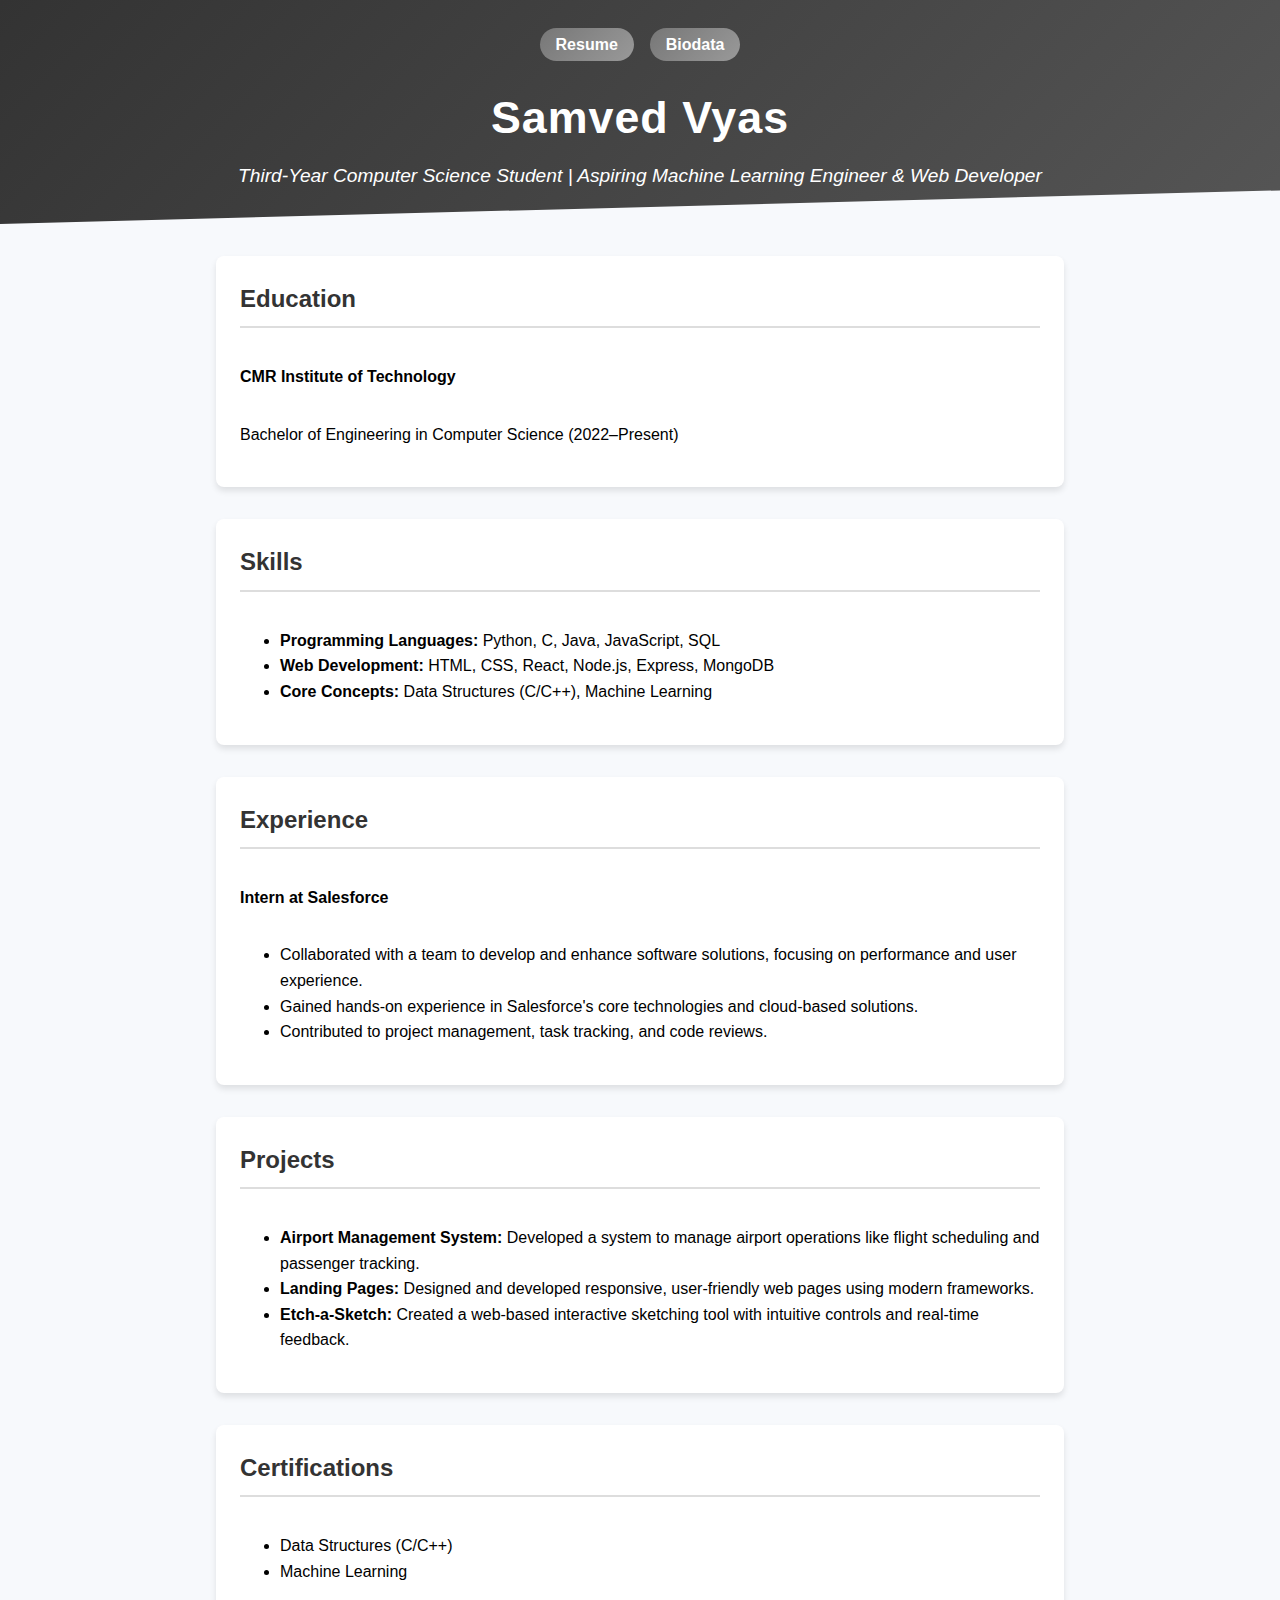
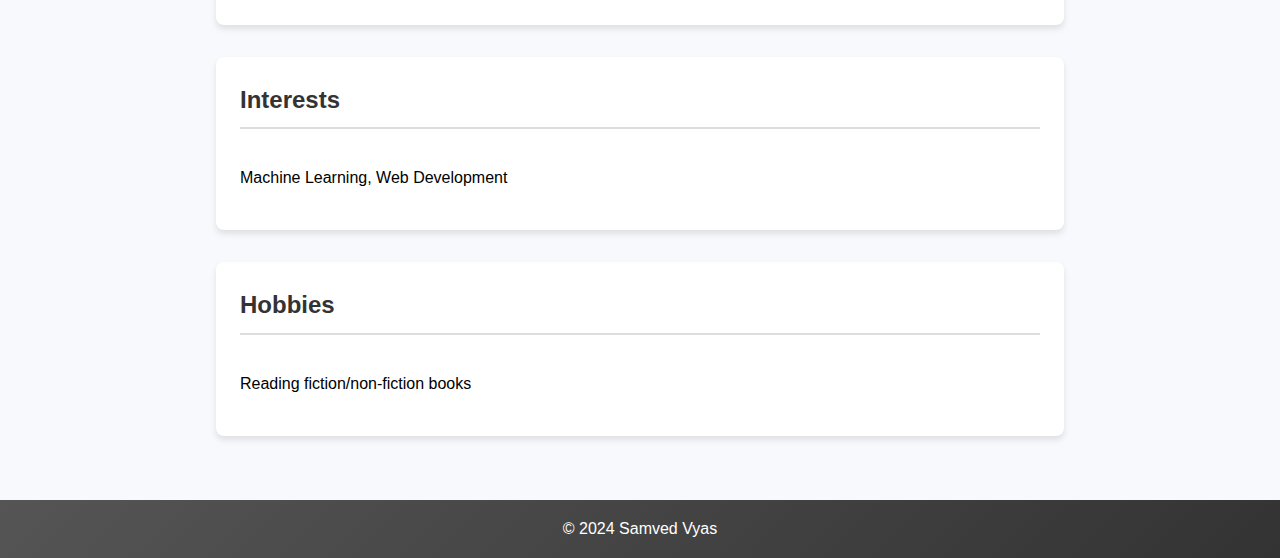
==== index.html @ e76b3f76 "make resume and biodata pages" ====
<!DOCTYPE html>
<html lang="en">
<head>
  <meta charset="UTF-8">
  <meta name="viewport" content="width=device-width, initial-scale=1.0">
  <title>[Your Name] - Resume</title>
  <link rel="stylesheet" href="styles.css">
</head>
<body>
  <header>
    <nav>
      <ul>
        <li><a href="index.html">Resume</a></li>
        <li><a href="biodata.html">Biodata</a></li>
      </ul>
    </nav>
    <div class="header-content">
      <h1>Samved Vyas</h1>
      <p>Third-Year Computer Science Student | Aspiring Machine Learning Engineer & Web Developer</p>
    </div>
  </header>

  <main>
    <section>
      <h2>Education</h2>
      <p><strong>CMR Institute of Technology</strong></p>
      <p>Bachelor of Engineering in Computer Science (2022–Present)</p>
    </section>

    <section>
      <h2>Skills</h2>
      <ul>
        <li><strong>Programming Languages:</strong> Python, C, Java, JavaScript, SQL</li>
        <li><strong>Web Development:</strong> HTML, CSS, React, Node.js, Express, MongoDB</li>
        <li><strong>Core Concepts:</strong> Data Structures (C/C++), Machine Learning</li>
      </ul>
    </section>

    <section>
      <h2>Experience</h2>
      <p><strong>Intern at Salesforce</strong></p>
      <ul>
        <li>Collaborated with a team to develop and enhance software solutions, focusing on performance and user experience.</li>
        <li>Gained hands-on experience in Salesforce's core technologies and cloud-based solutions.</li>
        <li>Contributed to project management, task tracking, and code reviews.</li>
      </ul>
    </section>

    <section>
      <h2>Projects</h2>
      <ul>
        <li><strong>Airport Management System:</strong> Developed a system to manage airport operations like flight scheduling and passenger tracking.</li>
        <li><strong>Landing Pages:</strong> Designed and developed responsive, user-friendly web pages using modern frameworks.</li>
        <li><strong>Etch-a-Sketch:</strong> Created a web-based interactive sketching tool with intuitive controls and real-time feedback.</li>
      </ul>
    </section>

    <section>
      <h2>Certifications</h2>
      <ul>
        <li>Data Structures (C/C++)</li>
        <li>Machine Learning</li>
      </ul>
    </section>

    <section>
      <h2>Interests</h2>
      <p>Machine Learning, Web Development</p>
    </section>

    <section>
      <h2>Hobbies</h2>
      <p>Reading fiction/non-fiction books</p>
    </section>
  </main>

  <footer>
    <p>&copy; 2024 Samved Vyas</p>
  </footer>
</body>
</html>
---- styles.css ----
body {
    font-family: 'Segoe UI', Tahoma, Geneva, Verdana, sans-serif;
    margin: 0;
    padding: 0;
    line-height: 1.6;
    display: flex;
    flex-direction: column;
    min-height: 100vh;
    background: #f7f9fc;
}
  
header {
    background: linear-gradient(135deg, #333, #555);
    color: #fff;
    padding: 2rem 1rem;
    text-align: center;
    position: relative;
    clip-path: polygon(0 0, 100% 0, 100% 85%, 0 100%);
    display: flex;
    flex-direction: column;
    align-items: center;
}
  
header nav ul {
    display: flex;
    list-style: none;
    padding: 0;
    margin: 0 0 1.5rem;
    gap: 1rem;
}
  
header nav ul li {
    margin: 0;
}
  
header nav ul li a {
    text-decoration: none;
    color: #fff;
    font-weight: bold;
    padding: 0.5rem 1rem;
    background: linear-gradient(135deg, #777, #999);
    border-radius: 20px;
    transition: all 0.3s;
}
  
header nav ul li a:hover {
    background: linear-gradient(135deg, #999, #bbb);
    transform: scale(1.1);
}
  
.header-content {
    display: flex;
    flex-direction: column;
    align-items: center;
    text-align: center;
}
  
header h1 {
    margin: 0;
    font-size: 2.8rem;
    letter-spacing: 1px;
}
  
header p {
    margin: 0.5rem 0 0;
    font-style: italic;
    font-size: 1.2rem;
}
  
main {
    flex: 1;
    display: flex;
    flex-direction: column;
    align-items: center;
    padding: 2rem 1rem;
}
  
main section {
    width: 100%;
    max-width: 800px;
    margin-bottom: 2rem;
    padding: 1.5rem;
    background: #fff;
    border-radius: 8px;
    box-shadow: 0 4px 6px rgba(0, 0, 0, 0.1);
    display: flex;
    flex-direction: column;
}
  
main section h2 {
    color: #333;
    margin-top: 0;
    border-bottom: 2px solid #ddd;
    padding-bottom: 0.5rem;
}
  
.details-container {
    display: flex;
    flex-direction: column;
    gap: 1.5rem;
}
  
.detail {
    display: flex;
    justify-content: space-between;
    align-items: center;
    border-bottom: 1px solid #ddd;
    padding: 0.5rem 0;
}
  
.detail p {
    margin: 0;
    font-weight: 500;
}
  
footer {
    background: linear-gradient(135deg, #555, #333);
    color: #fff;
    text-align: center;
    padding: 1rem;
    margin-top: auto;
}
  
footer p {
    margin: 0;
}
  
main section:hover {
    transform: scale(1.02);
    transition: transform 0.3s ease-in-out;
}
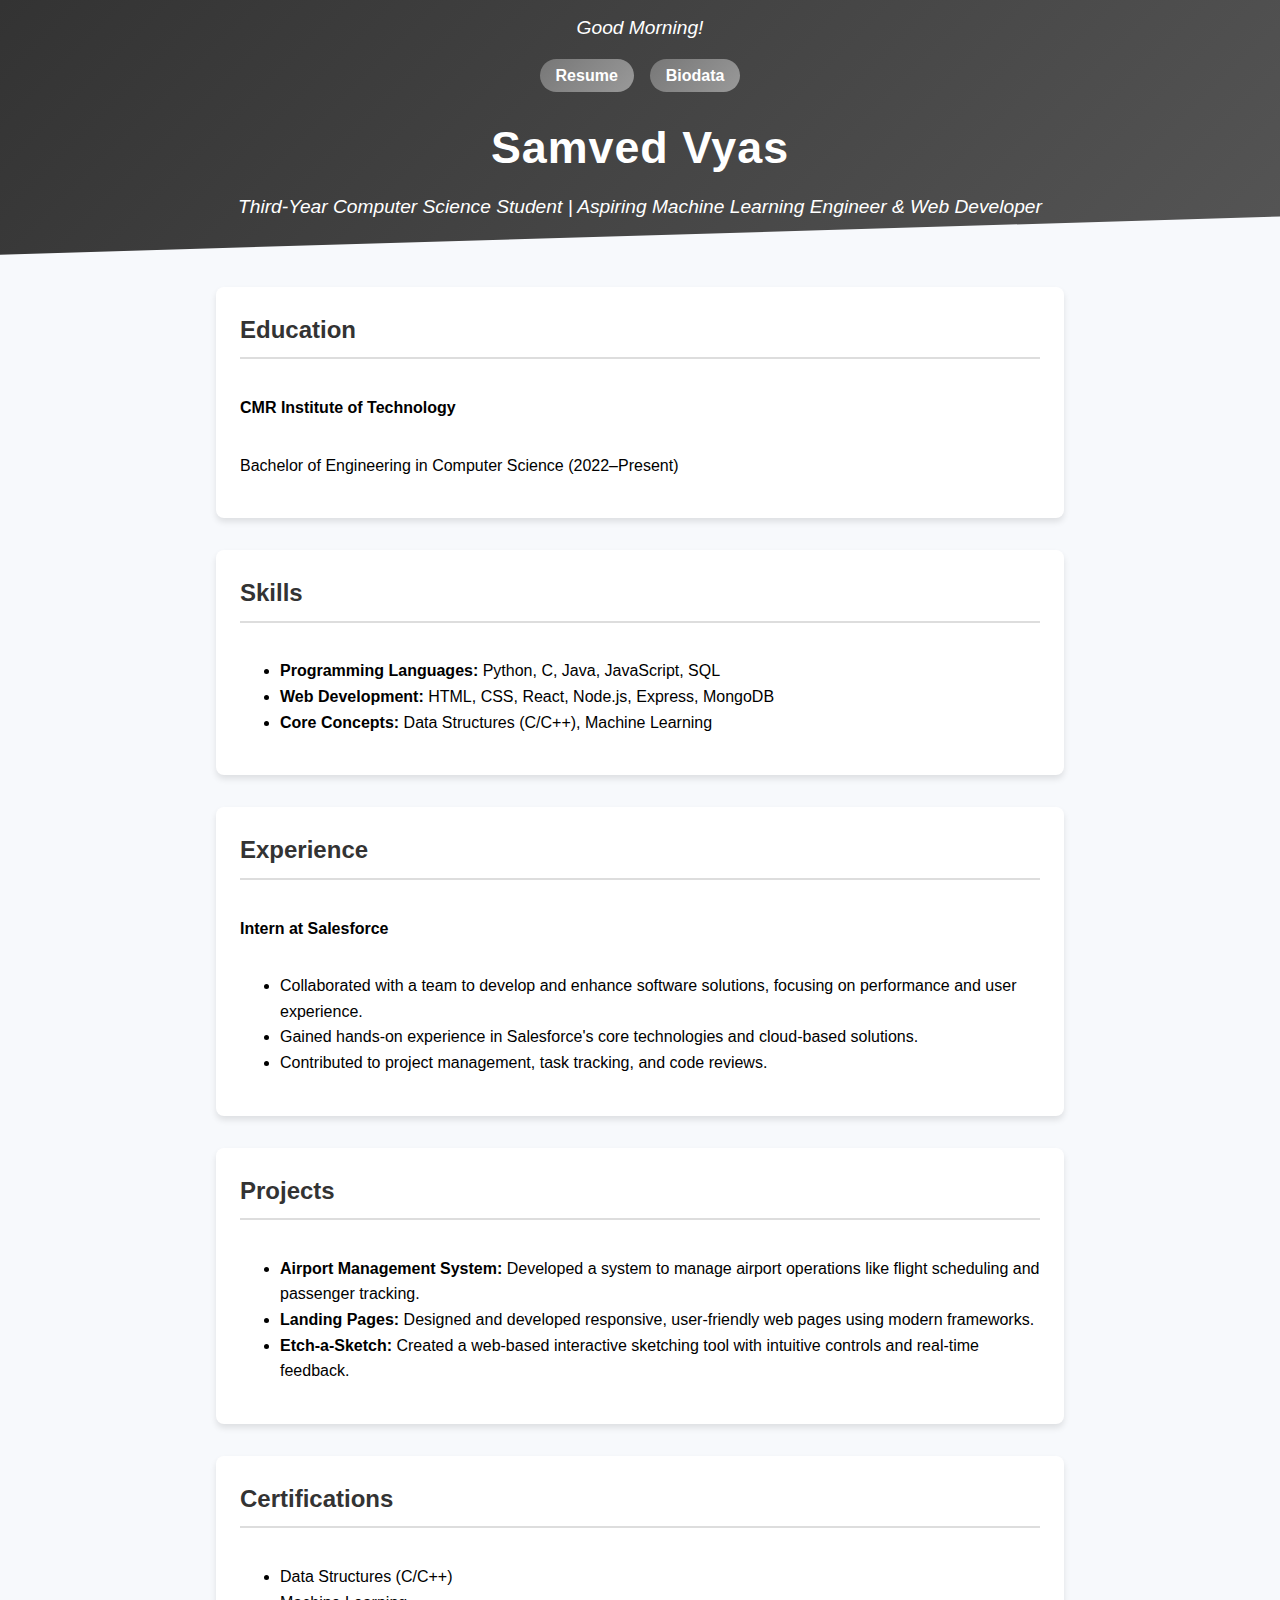
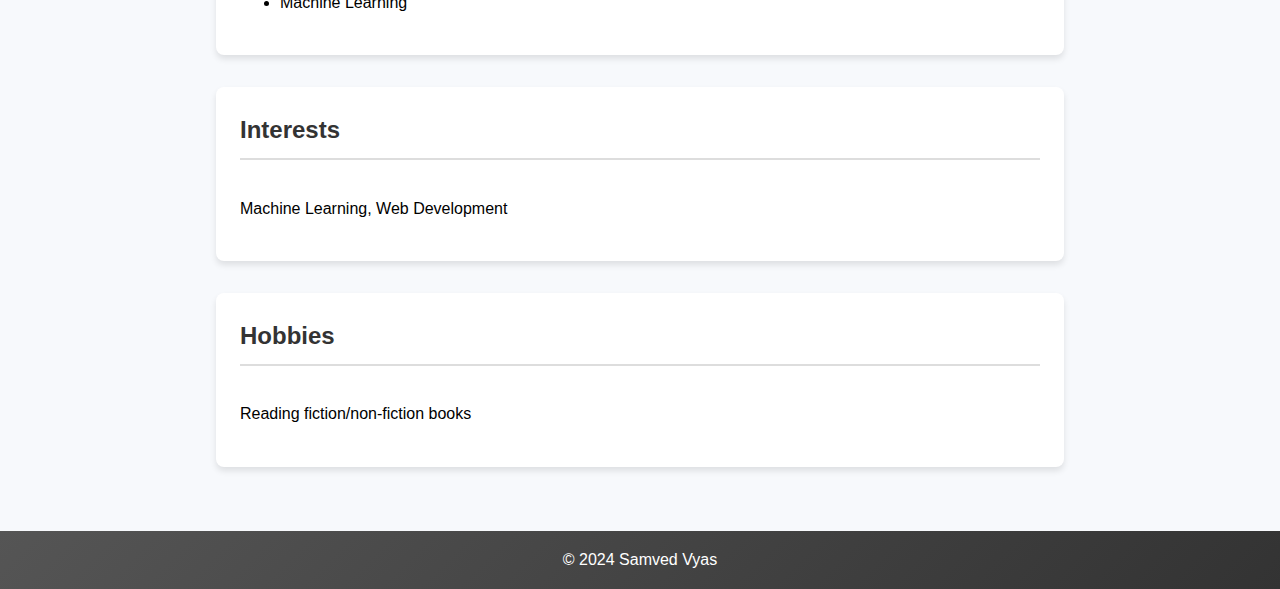
==== commit 65306f32: "add greeting and popup using js" ====
--- a/index.html
+++ b/index.html
@@ -3,11 +3,13 @@
 <head>
   <meta charset="UTF-8">
   <meta name="viewport" content="width=device-width, initial-scale=1.0">
-  <title>[Your Name] - Resume</title>
+  <title>Resume</title>
   <link rel="stylesheet" href="styles.css">
+  <script src="./script.js" defer></script>
 </head>
 <body>
   <header>
+    <p class="greeting"></p>
     <nav>
       <ul>
         <li><a href="index.html">Resume</a></li>
--- a/styles.css
+++ b/styles.css
@@ -129,4 +129,8 @@
     transform: scale(1.02);
     transition: transform 0.3s ease-in-out;
 }
-  +
+.greeting {
+    margin-top: -1em;
+    margin-bottom: 1em;
+}